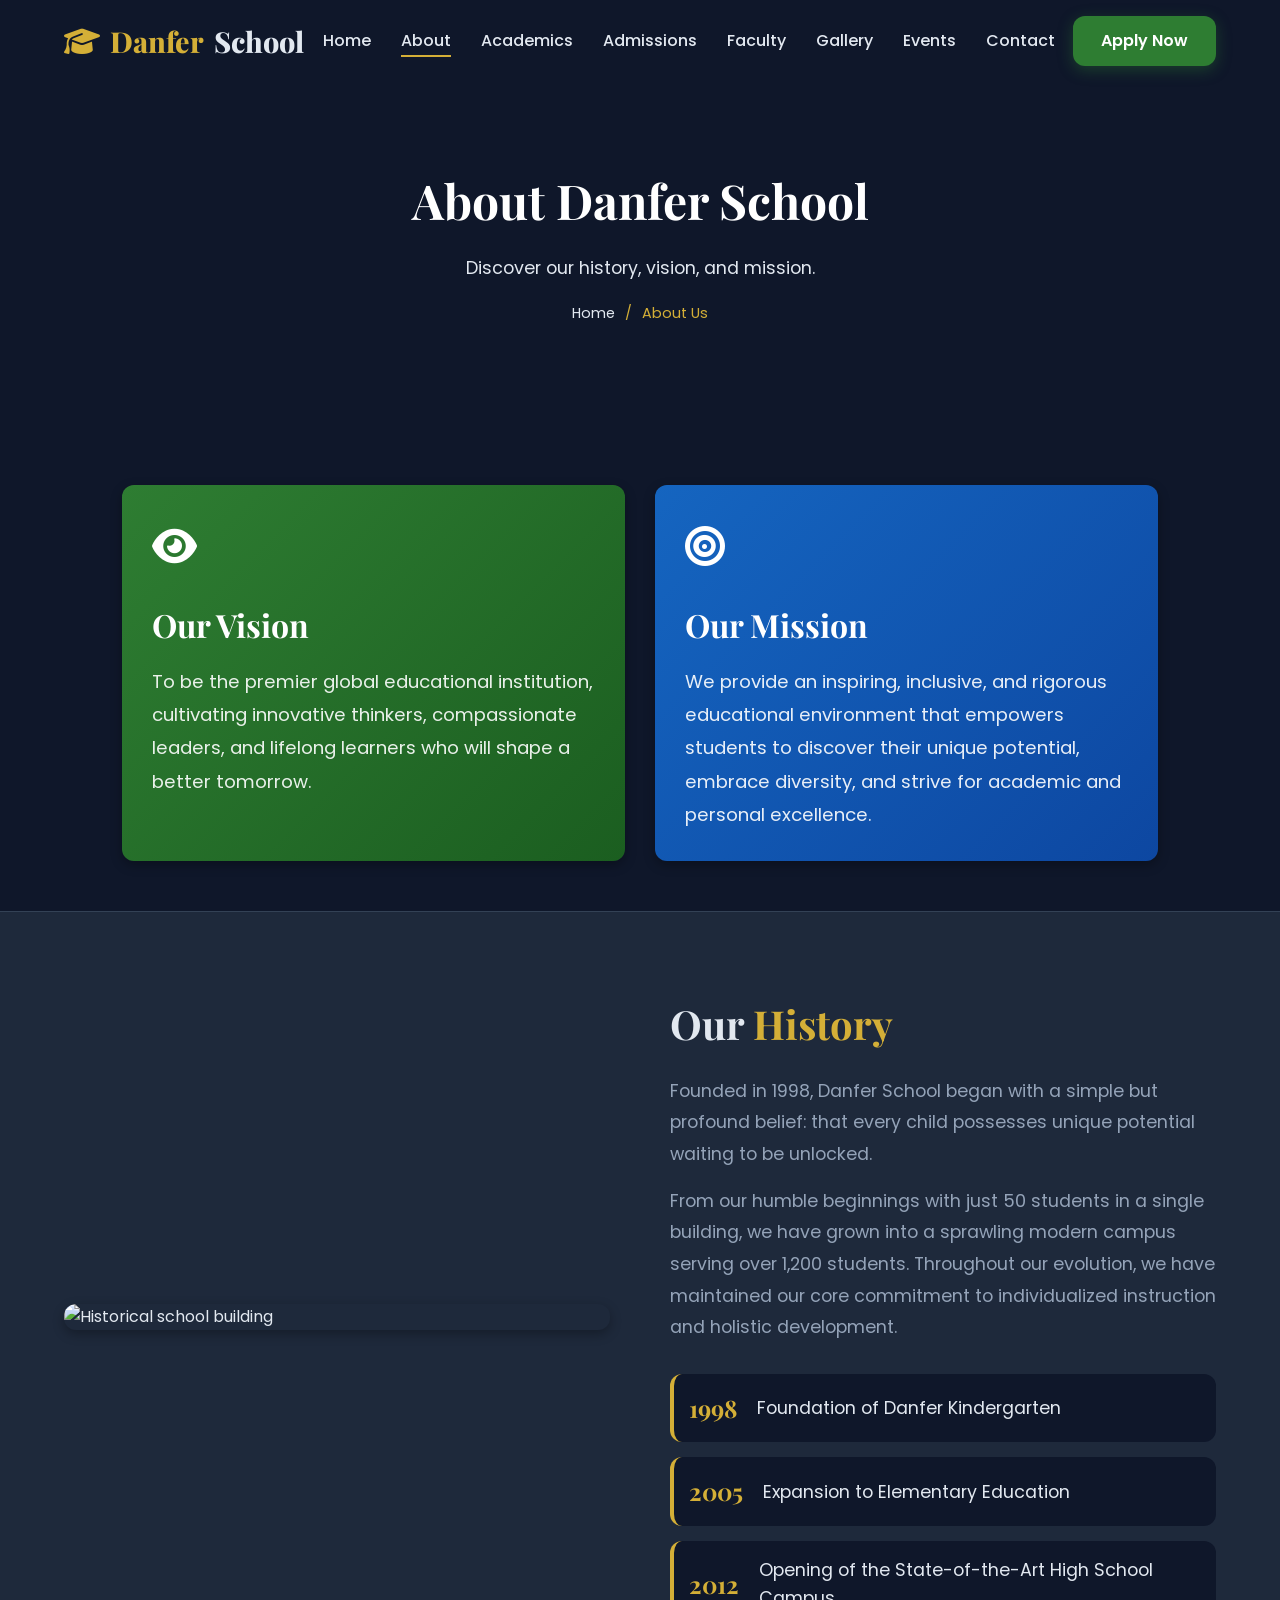
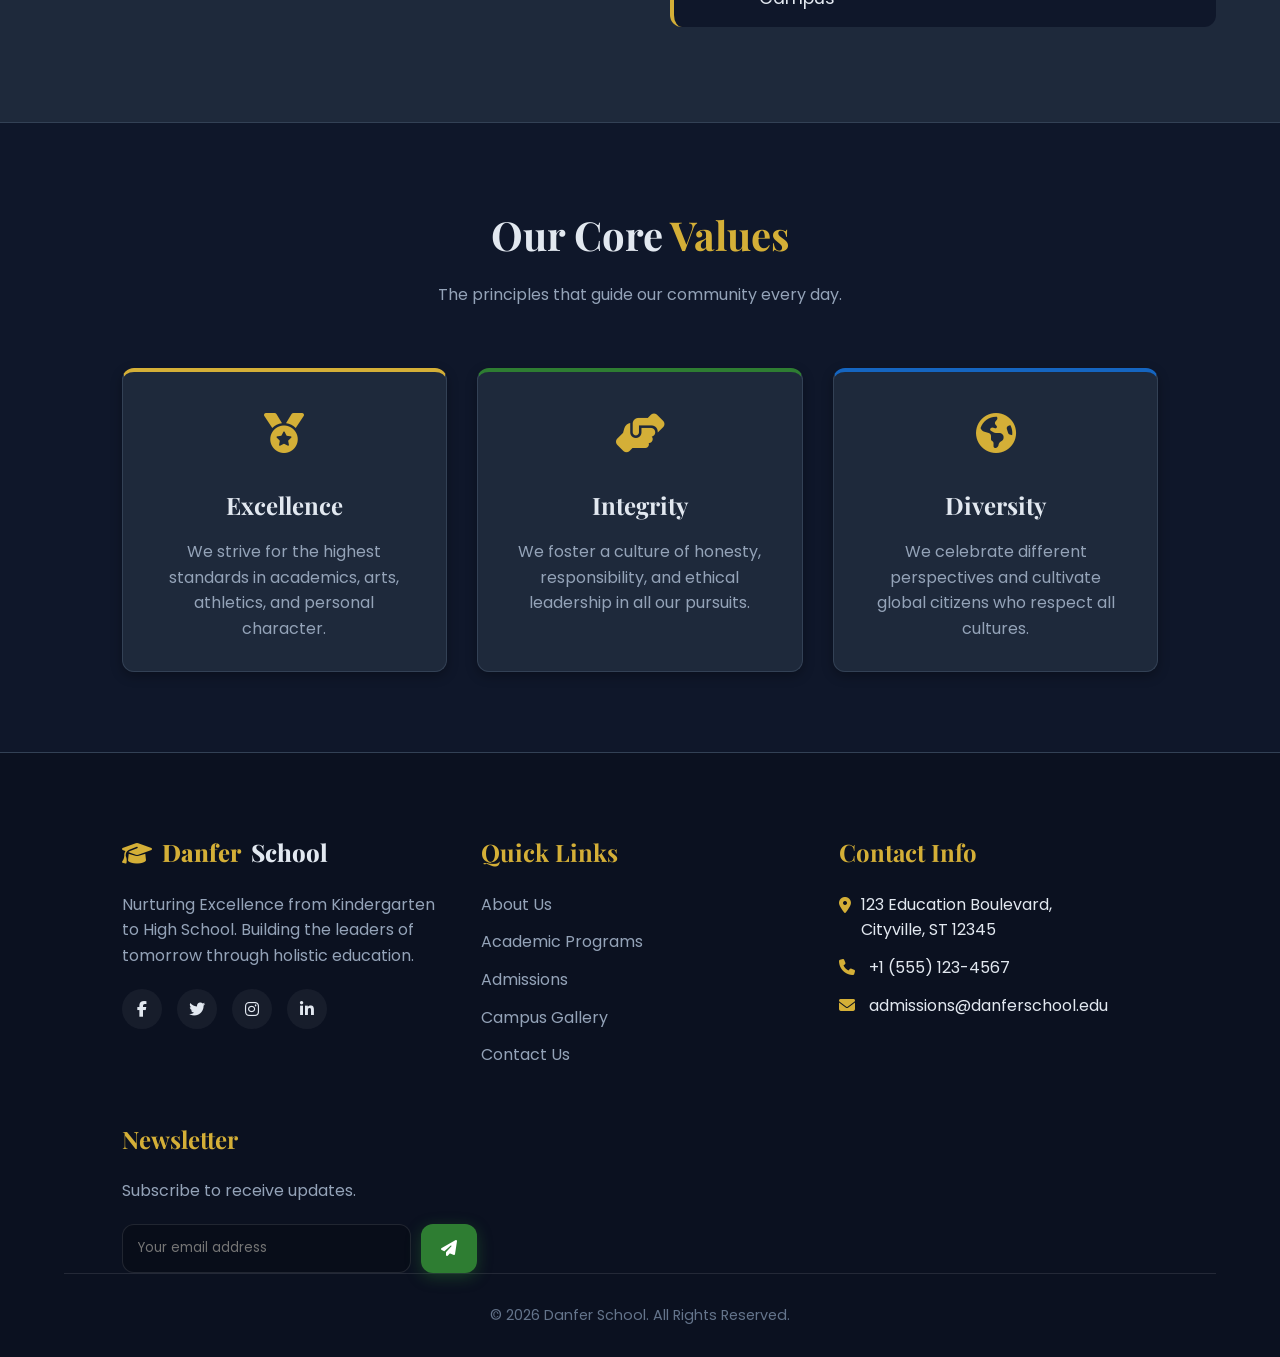
==== about.html @ a7c1ec41 "Initialize Danfer School website project" ====
<!DOCTYPE html>
<html lang="en">
<head>
  <meta charset="UTF-8">
  <meta name="viewport" content="width=device-width, initial-scale=1.0">
  <title>About Us | Danfer School</title>
  
  <link rel="stylesheet" href="https://cdnjs.cloudflare.com/ajax/libs/font-awesome/6.4.0/css/all.min.css">
  <link rel="stylesheet" href="css/styles.css">
</head>
<body>
  <!-- Preloader -->
  <div id="preloader"><div class="spinner"></div></div>

  <!-- Header -->
  <header>
    <a href="index.html" class="logo"><i class="fa-solid fa-graduation-cap"></i>Danfer<span>School</span></a>
    <nav>
      <ul class="nav-links">
        <li><a href="index.html">Home</a></li>
        <li><a href="about.html">About</a></li>
        <li><a href="academics.html">Academics</a></li>
        <li><a href="admissions.html">Admissions</a></li>
        <li><a href="faculty.html">Faculty</a></li>
        <li><a href="gallery.html">Gallery</a></li>
        <li><a href="events.html">Events</a></li>
        <li><a href="contact.html">Contact</a></li>
      </ul>
    </nav>
    <div class="nav-actions">
      <a href="admissions.html" class="btn btn-primary">Apply Now</a>
    </div>
    <button id="menuToggle" class="menu-toggle"><i class="fa-solid fa-bars"></i></button>
  </header>

  <!-- Mobile Menu -->
  <div id="mobileMenu" class="mobile-menu">
    <button id="closeMenu" class="close-menu"><i class="fa-solid fa-xmark"></i></button>
    <ul>
      <li><a href="index.html">Home</a></li>
      <li><a href="about.html">About</a></li>
      <li><a href="academics.html">Academics</a></li>
      <li><a href="admissions.html">Admissions</a></li>
      <li><a href="faculty.html">Faculty</a></li>
      <li><a href="gallery.html">Gallery</a></li>
      <li><a href="events.html">Events</a></li>
      <li><a href="contact.html">Contact</a></li>
    </ul>
  </div>

  <!-- Page Header -->
  <div class="page-header" style="background: linear-gradient(rgba(15,23,42,0.8), rgba(15,23,42,0.9)), url('https://images.unsplash.com/photo-1541829070764-84a7d30dd3f3?auto=format&fit=crop&q=80&w=1920') center/cover;">
    <h1 class="reveal">About Danfer School</h1>
    <p class="reveal stagger-1">Discover our history, vision, and mission.</p>
    <div class="breadcrumbs reveal stagger-2">
      <a href="index.html">Home</a> / <span>About Us</span>
    </div>
  </div>

  <!-- Vision & Mission -->
  <section class="vision-mission" style="padding-bottom: 50px;">
    <div class="card-grid">
      <div class="card reveal stagger-1" style="background: linear-gradient(135deg, var(--primary-green), #1b5e20); color: white; border: none;">
        <div class="card-icon" style="color: white;"><i class="fa-solid fa-eye"></i></div>
        <h3 class="card-title" style="color: white; font-size: 2rem;">Our Vision</h3>
        <p style="color: rgba(255,255,255,0.9); font-size: 1.15rem; line-height: 1.8;">To be the premier global educational institution, cultivating innovative thinkers, compassionate leaders, and lifelong learners who will shape a better tomorrow.</p>
      </div>
      
      <div class="card reveal stagger-2" style="background: linear-gradient(135deg, var(--primary-blue), #0d47a1); color: white; border: none;">
        <div class="card-icon" style="color: white;"><i class="fa-solid fa-bullseye"></i></div>
        <h3 class="card-title" style="color: white; font-size: 2rem;">Our Mission</h3>
        <p style="color: rgba(255,255,255,0.9); font-size: 1.15rem; line-height: 1.8;">We provide an inspiring, inclusive, and rigorous educational environment that empowers students to discover their unique potential, embrace diversity, and strive for academic and personal excellence.</p>
      </div>
    </div>
  </section>

  <!-- History -->
  <section style="background-color: var(--bg-card); border-top: 1px solid var(--border-color); border-bottom: 1px solid var(--border-color);">
    <div style="display: flex; flex-wrap: wrap; gap: 60px; align-items: center;">
      <div style="flex: 1; min-width: 300px;" class="reveal">
        <img src="https://images.unsplash.com/photo-1523050854058-8df90110c9f1?auto=format&fit=crop&q=80&w=800" alt="Historical school building" style="border-radius: var(--radius); box-shadow: var(--shadow-soft);">
      </div>
      <div style="flex: 1; min-width: 300px;" class="reveal stagger-1">
        <h2 style="font-size: 2.5rem; margin-bottom: 20px; font-family: 'Playfair Display', serif; color: var(--text-main);">Our <span style="color: var(--primary-gold);">History</span></h2>
        <p style="color: var(--text-muted); margin-bottom: 15px; font-size: 1.1rem; line-height: 1.8;">Founded in 1998, Danfer School began with a simple but profound belief: that every child possesses unique potential waiting to be unlocked.</p>
        <p style="color: var(--text-muted); margin-bottom: 30px; font-size: 1.1rem; line-height: 1.8;">From our humble beginnings with just 50 students in a single building, we have grown into a sprawling modern campus serving over 1,200 students. Throughout our evolution, we have maintained our core commitment to individualized instruction and holistic development.</p>
        
        <ul style="list-style: none;">
          <li style="margin-bottom: 15px; display: flex; align-items: center; gap: 20px; background-color: var(--bg-main); padding: 15px; border-radius: var(--radius); border-left: 4px solid var(--primary-gold);">
            <div style="font-family: 'Playfair Display', serif; font-size: 1.5rem; color: var(--primary-gold); font-weight: bold;">1998</div>
            <span style="font-size: 1.1rem; color: var(--text-main);">Foundation of Danfer Kindergarten</span>
          </li>
          <li style="margin-bottom: 15px; display: flex; align-items: center; gap: 20px; background-color: var(--bg-main); padding: 15px; border-radius: var(--radius); border-left: 4px solid var(--primary-gold);">
            <div style="font-family: 'Playfair Display', serif; font-size: 1.5rem; color: var(--primary-gold); font-weight: bold;">2005</div>
            <span style="font-size: 1.1rem; color: var(--text-main);">Expansion to Elementary Education</span>
          </li>
          <li style="margin-bottom: 15px; display: flex; align-items: center; gap: 20px; background-color: var(--bg-main); padding: 15px; border-radius: var(--radius); border-left: 4px solid var(--primary-gold);">
            <div style="font-family: 'Playfair Display', serif; font-size: 1.5rem; color: var(--primary-gold); font-weight: bold;">2012</div>
            <span style="font-size: 1.1rem; color: var(--text-main);">Opening of the State-of-the-Art High School Campus</span>
          </li>
        </ul>
      </div>
    </div>
  </section>

  <!-- Core Values -->
  <section class="core-values">
    <div class="section-title reveal">
      <h2>Our Core <span>Values</span></h2>
      <p>The principles that guide our community every day.</p>
    </div>
    
    <div class="card-grid">
      <div class="card reveal stagger-1" style="text-align: center; border-top: 4px solid var(--primary-gold);">
        <div class="card-icon"><i class="fa-solid fa-medal"></i></div>
        <h3 class="card-title">Excellence</h3>
        <p>We strive for the highest standards in academics, arts, athletics, and personal character.</p>
      </div>
      <div class="card reveal stagger-2" style="text-align: center; border-top: 4px solid var(--primary-green);">
        <div class="card-icon"><i class="fa-solid fa-handshake-angle"></i></div>
        <h3 class="card-title">Integrity</h3>
        <p>We foster a culture of honesty, responsibility, and ethical leadership in all our pursuits.</p>
      </div>
      <div class="card reveal stagger-3" style="text-align: center; border-top: 4px solid var(--primary-blue);">
        <div class="card-icon"><i class="fa-solid fa-earth-americas"></i></div>
        <h3 class="card-title">Diversity</h3>
        <p>We celebrate different perspectives and cultivate global citizens who respect all cultures.</p>
      </div>
    </div>
  </section>

  <!-- Footer -->
  <footer>
    <div class="footer-grid">
      <div class="footer-col">
        <a href="index.html" class="logo" style="margin-bottom:20px; font-size:1.5rem;"><i class="fa-solid fa-graduation-cap"></i>Danfer<span>School</span></a>
        <p>Nurturing Excellence from Kindergarten to High School. Building the leaders of tomorrow through holistic education.</p>
        <div class="social-icons">
          <a href="#"><i class="fa-brands fa-facebook-f"></i></a>
          <a href="#"><i class="fa-brands fa-twitter"></i></a>
          <a href="#"><i class="fa-brands fa-instagram"></i></a>
          <a href="#"><i class="fa-brands fa-linkedin-in"></i></a>
        </div>
      </div>
      <div class="footer-col">
        <h3>Quick Links</h3>
        <ul>
          <li><a href="about.html">About Us</a></li>
          <li><a href="academics.html">Academic Programs</a></li>
          <li><a href="admissions.html">Admissions</a></li>
          <li><a href="gallery.html">Campus Gallery</a></li>
          <li><a href="contact.html">Contact Us</a></li>
        </ul>
      </div>
      <div class="footer-col">
        <h3>Contact Info</h3>
        <ul>
          <li style="display:flex; gap:10px;"><i class="fa-solid fa-location-dot" style="color:var(--primary-gold); margin-top:5px;"></i> <span>123 Education Boulevard,<br>Cityville, ST 12345</span></li>
          <li><i class="fa-solid fa-phone" style="margin-right:10px; color:var(--primary-gold);"></i> +1 (555) 123-4567</li>
          <li><i class="fa-solid fa-envelope" style="margin-right:10px; color:var(--primary-gold);"></i> admissions@danferschool.edu</li>
        </ul>
      </div>
      <div class="footer-col">
        <h3>Newsletter</h3>
        <p>Subscribe to receive updates.</p>
        <form class="newsletter-form">
          <input type="email" placeholder="Your email address" required>
          <button type="submit" class="btn btn-primary" style="padding:12px 20px;"><i class="fa-solid fa-paper-plane"></i></button>
        </form>
      </div>
    </div>
    <div class="footer-bottom">
      <p>&copy; 2026 Danfer School. All Rights Reserved.</p>
    </div>
  </footer>

  <button id="backToTop" class="back-to-top" aria-label="Back to Top"><i class="fa-solid fa-arrow-up"></i></button>
  <script src="js/script.js"></script>
</body>
</html>
---- css/styles.css ----
@import url('https://fonts.googleapis.com/css2?family=Playfair+Display:ital,wght@0,400..900;1,400..900&family=Poppins:ital,wght@0,100;0,200;0,300;0,400;0,500;0,600;0,700;0,800;0,900;1,100;1,200;1,300;1,400;1,500;1,600;1,700;1,800;1,900&display=swap');

:root {
  --primary-green: #2e7d32;
  --primary-red: #c62828;
  --primary-blue: #1565c0;
  --primary-gold: #d4af37;

  --bg-main: #0f172a;
  --bg-card: #1e293b;
  --bg-light: #f8fafc;

  --text-main: #e2e8f0;
  --text-muted: #94a3b8;
  --text-dark: #0f172a;

  --accent-green: #4caf50;
  --accent-gold: #facc15;

  --border-color: #334155;
  --shadow-soft: 0 4px 12px rgba(0, 0, 0, 0.3);

  --btn-primary: var(--primary-green);
  --btn-secondary: var(--primary-blue);
  --btn-danger: var(--primary-red);
  --btn-text: #ffffff;

  --radius: 12px;
  --transition: 0.3s ease;
}

[data-theme="light"] {
  --bg-main: #f8fafc;
  --bg-card: #ffffff;
  --bg-light: #e2e8f0;

  --text-main: #0f172a;
  --text-muted: #64748b;
  --text-dark: #f8fafc;
  
  --border-color: #cbd5e1;
  --shadow-soft: 0 4px 12px rgba(0, 0, 0, 0.05);
}

* {
  margin: 0;
  padding: 0;
  box-sizing: border-box;
}

body {
  --header-height: 82px;
  font-family: 'Poppins', sans-serif;
  background-color: var(--bg-main);
  color: var(--text-main);
  line-height: 1.6;
  overflow-x: hidden;
  padding-top: var(--header-height);
  transition: background-color var(--transition), color var(--transition);
}

header {
  height: var(--header-height);
}

@media (max-width: 768px) {
  body { --header-height: 76px; padding-top: var(--header-height); }
}

@media (max-width: 480px) {
  body { --header-height: 72px; padding-top: var(--header-height); }
}

h1, h2, h3, h4, h5, h6 {
  font-family: 'Playfair Display', serif;
  font-weight: 700;
  color: var(--text-main);
}
[data-theme="light"] h1, [data-theme="light"] h2, [data-theme="light"] h3, [data-theme="light"] h4, [data-theme="light"] h5, [data-theme="light"] h6 {
  color: var(--text-main);
}

a {
  text-decoration: none;
  color: inherit;
  transition: color var(--transition);
}

ul {
  list-style: none;
}

img {
  max-width: 100%;
  height: auto;
  display: block;
}

/* Preloader */
#preloader {
  position: fixed;
  top: 0;
  left: 0;
  width: 100%;
  height: 100%;
  background-color: var(--bg-main);
  z-index: 9999;
  display: flex;
  justify-content: center;
  align-items: center;
  transition: opacity 0.5s ease, visibility 0.5s ease;
}

#preloader.fade-out {
  opacity: 0;
  visibility: hidden;
}

.spinner {
  width: 50px;
  height: 50px;
  border: 5px solid var(--border-color);
  border-top-color: var(--primary-gold);
  border-radius: 50%;
  animation: spin 1s linear infinite;
}

@keyframes spin {
  to { transform: rotate(360deg); }
}

/* Navbar */
header {
  position: fixed;
  top: 0;
  left: 0;
  width: 100%;
  z-index: 1000;
  padding: 20px 5%;
  display: flex;
  justify-content: space-between;
  align-items: center;
  transition: padding var(--transition), background var(--transition), backdrop-filter var(--transition);
}

header.scrolled {
  padding: 10px 5%;
  background: rgba(15, 23, 42, 0.85);
  backdrop-filter: blur(10px);
  -webkit-backdrop-filter: blur(10px);
  border-bottom: 1px solid var(--border-color);
}
[data-theme="light"] header.scrolled {
  background: rgba(248, 250, 252, 0.85);
}

.logo {
  font-family: 'Playfair Display', serif;
  font-size: 1.8rem;
  font-weight: 800;
  color: var(--primary-gold);
  display: flex;
  align-items: center;
  gap: 10px;
}
.logo span {
  color: var(--text-main);
}

.nav-links {
  display: flex;
  align-items: center;
  gap: 30px;
}

.nav-links li a {
  font-weight: 500;
  font-size: 1rem;
  position: relative;
  padding: 5px 0;
}

.nav-links li a::after {
  content: '';
  position: absolute;
  bottom: 0;
  left: 0;
  width: 0;
  height: 2px;
  background-color: var(--primary-gold);
  transition: width var(--transition);
}

.nav-links li a:hover::after,
.nav-links li a.active::after {
  width: 100%;
}

.nav-actions {
  display: flex;
  align-items: center;
  gap: 15px;
}

.btn {
  display: inline-block;
  padding: 12px 28px;
  border-radius: var(--radius);
  font-weight: 600;
  cursor: pointer;
  text-align: center;
  transition: transform var(--transition), background var(--transition), box-shadow var(--transition);
  border: none;
  font-family: 'Poppins', sans-serif;
  font-size: 1rem;
  text-decoration: none;
}

.btn-primary {
  background-color: var(--btn-primary);
  color: var(--btn-text);
  box-shadow: 0 4px 15px rgba(46, 125, 50, 0.4);
}

.btn-primary:hover {
  transform: translateY(-3px);
  background-color: #388e3c;
  box-shadow: 0 6px 20px rgba(46, 125, 50, 0.6);
  color: #fff;
}

.btn-secondary {
  background-color: transparent;
  color: var(--text-main);
  border: 2px solid var(--primary-gold);
}

.btn-secondary:hover {
  background-color: var(--primary-gold);
  color: var(--bg-main);
  transform: translateY(-3px);
}

/* Theme Toggle */
.theme-toggle {
  background: none;
  border: none;
  color: var(--text-main);
  font-size: 1.2rem;
  cursor: pointer;
  width: 40px;
  height: 40px;
  border-radius: 50%;
  display: flex;
  align-items: center;
  justify-content: center;
  background-color: var(--bg-card);
  transition: background var(--transition), transform var(--transition);
  box-shadow: var(--shadow-soft);
}

.theme-toggle:hover {
  transform: scale(1.1);
  background-color: var(--border-color);
}

/* Mobile Menu Toggle */
.menu-toggle {
  display: none;
  background: none;
  border: none;
  color: var(--text-main);
  font-size: 1.8rem;
  cursor: pointer;
}

.skip-link {
  position: absolute;
  top: -40px;
  left: 0;
  background: var(--primary-gold);
  color: var(--bg-main);
  padding: 10px 16px;
  z-index: 1100;
  transition: top 0.2s ease;
  border-radius: 0 0 8px 0;
  font-weight: 700;
}

.skip-link:focus {
  top: 0;
}

:focus-visible,
button:focus-visible,
a:focus-visible,
input:focus-visible,
textarea:focus-visible,
select:focus-visible {
  outline: 3px solid var(--primary-gold);
  outline-offset: 2px;
}

@media (prefers-reduced-motion: reduce) {
  * {
    animation-duration: 0.01ms !important;
    animation-iteration-count: 1 !important;
    transition-duration: 0.01ms !important;
    scroll-behavior: auto !important;
  }
}

/* Layout Utilities */
section, .page-header {
  padding: 80px 5%;
}

.container-max {
  max-width: 1200px;
  margin: 0 auto;
  width: 100%;
}

.section-title {
  text-align: center;
  margin-bottom: 60px;
}

.section-title h2 {
  font-size: 2.5rem;
  margin-bottom: 15px;
}

.section-title h2 span {
  color: var(--primary-gold);
}

.section-title p {
  color: var(--text-muted);
  max-width: 600px;
  margin: 0 auto;
}

/* Cards Shared Styles */
.card-grid, .footer-grid, .faculty-grid, .gallery-grid, .programs-grid, .bento-grid, .events-container, .contact-container, .admissions-container {
  max-width: 1200px;
  margin-left: auto;
  margin-right: auto;
}

.card-grid {
  display: grid;
  grid-template-columns: repeat(auto-fit, minmax(300px, 1fr));
  gap: 30px;
}

.card {
  background-color: var(--bg-card);
  border-radius: var(--radius);
  padding: 30px;
  border: 1px solid var(--border-color);
  box-shadow: var(--shadow-soft);
  transition: transform var(--transition), box-shadow var(--transition), border-color var(--transition);
  position: relative;
  overflow: hidden;
  display: flex;
  flex-direction: column;
}

.card:hover {
  transform: translateY(-10px);
  box-shadow: 0 10px 25px rgba(0, 0, 0, 0.5);
  border-color: var(--primary-gold);
}
[data-theme="light"] .card:hover {
  box-shadow: 0 10px 25px rgba(0, 0, 0, 0.1);
}

.card-icon {
  font-size: 2.5rem;
  color: var(--primary-gold);
  margin-bottom: 20px;
}

.card-title {
  font-size: 1.5rem;
  margin-bottom: 15px;
  color: var(--text-main);
}

.card p {
  color: var(--text-muted);
  flex-grow: 1;
}

.card-img {
  width: 100%;
  height: 220px;
  object-fit: cover;
  border-radius: var(--radius) var(--radius) 0 0;
  margin: -30px -30px 20px -30px;
  width: calc(100% + 60px);
}

/* Footer */
footer {
  background-color: #0b1120;
  padding: 80px 5% 30px;
  border-top: 1px solid var(--border-color);
  color: #e2e8f0;
}
[data-theme="light"] footer {
  background-color: #0f172a;
  color: #f8fafc;
}

.footer-grid {
  display: grid;
  grid-template-columns: repeat(auto-fit, minmax(250px, 1fr));
  gap: 40px;
  margin-bottom: 40px;
}

.footer-col h3 {
  font-size: 1.5rem;
  color: var(--primary-gold);
  margin-bottom: 20px;
}

.footer-col p {
  color: #94a3b8;
  margin-bottom: 15px;
}

.footer-col ul li {
  margin-bottom: 12px;
}

.footer-col ul li a {
  color: #94a3b8;
  transition: color var(--transition), padding-left var(--transition);
}

.footer-col ul li a:hover {
  color: var(--primary-gold);
  padding-left: 5px;
}

.social-icons {
  display: flex;
  gap: 15px;
  margin-top: 20px;
}

.social-icons a {
  display: flex;
  align-items: center;
  justify-content: center;
  width: 40px;
  height: 40px;
  background-color: rgba(255,255,255,0.05);
  border-radius: 50%;
  color: #e2e8f0;
  transition: background var(--transition), transform var(--transition);
}

.social-icons a:hover {
  background-color: var(--primary-gold);
  transform: translateY(-3px);
  color: #0f172a;
}

.newsletter-form {
  display: flex;
  gap: 10px;
  margin-top: 20px;
}

.newsletter-form input {
  flex: 1;
  padding: 12px 15px;
  border-radius: var(--radius);
  border: 1px solid rgba(255,255,255,0.1);
  background-color: rgba(0,0,0,0.2);
  color: #e2e8f0;
  outline: none;
  font-family: 'Poppins', sans-serif;
}

.newsletter-form input:focus {
  border-color: var(--primary-gold);
}

.footer-bottom {
  text-align: center;
  padding-top: 30px;
  border-top: 1px solid rgba(255,255,255,0.1);
  color: #64748b;
  font-size: 0.9rem;
}

/* Animations - Reveal */
.reveal {
  opacity: 0;
  transform: translateY(50px);
  transition: all 0.8s ease;
}

.reveal.active {
  opacity: 1;
  transform: translateY(0);
}

.stagger-1 { transition-delay: 0.1s; }
.stagger-2 { transition-delay: 0.2s; }
.stagger-3 { transition-delay: 0.3s; }
.stagger-4 { transition-delay: 0.4s; }

/* Mobile Menu Styles */
.mobile-menu {
  position: fixed;
  top: 0;
  right: -100%;
  width: 100%;
  height: 100vh;
  background-color: var(--bg-main);
  z-index: 1200;
  display: flex;
  flex-direction: column;
  justify-content: center;
  align-items: center;
  transition: right 0.4s cubic-bezier(0.77, 0, 0.175, 1);
}

.mobile-overlay {
  position: fixed;
  inset: 0;
  background: rgba(0,0,0,0.5);
  opacity: 0;
  visibility: hidden;
  transition: opacity var(--transition);
  z-index: 1150;
}

.mobile-overlay.open {
  opacity: 1;
  visibility: visible;
}

.mobile-menu.open {
  right: 0;
}

.mobile-menu ul {
  text-align: center;
  margin-bottom: 40px;
}

.mobile-menu ul li {
  margin: 25px 0;
}

.mobile-menu ul li a {
  font-size: 1.8rem;
  font-family: 'Playfair Display', serif;
  color: var(--text-main);
  transition: color var(--transition);
}

.mobile-menu ul li a:hover {
  color: var(--primary-gold);
}

.close-menu {
  position: absolute;
  top: 30px;
  right: 5%;
  background: none;
  border: none;
  color: var(--text-main);
  font-size: 2.5rem;
  cursor: pointer;
}

/* Back to top */
.back-to-top {
  position: fixed;
  bottom: 30px;
  right: 30px;
  width: 50px;
  height: 50px;
  background-color: var(--primary-gold);
  color: #0f172a;
  border-radius: 50%;
  display: flex;
  align-items: center;
  justify-content: center;
  font-size: 1.2rem;
  cursor: pointer;
  opacity: 0;
  visibility: hidden;
  transition: all var(--transition);
  z-index: 900;
  border: none;
  box-shadow: var(--shadow-soft);
}

.back-to-top.show {
  opacity: 1;
  visibility: visible;
}

.back-to-top:hover {
  transform: translateY(-5px);
  background-color: #eab308;
}

/* Page Header Shared */
.page-header {
  padding-top: 150px;
  padding-bottom: 80px;
  background: linear-gradient(rgba(15,23,42,0.8), rgba(15,23,42,0.9)), url('../assets/images/placeholder.jpg') center/cover;
  text-align: center;
  position: relative;
}

.hero-modern {
  padding-top: 160px;
  padding-bottom: 80px;
  position: relative;
  z-index: 1;
}

.announcement-banner {
  position: relative;
  z-index: 2;
  margin-top: 8px;
}

header {
  z-index: 1101;
}
[data-theme="light"] .page-header {
  background: linear-gradient(rgba(46, 125, 50, 0.85), rgba(46, 125, 50, 0.9)), url('../assets/images/placeholder.jpg') center/cover;
}

.page-header h1 {
  font-size: 3.5rem;
  margin-bottom: 15px;
  color: #ffffff;
}

.page-header p {
  font-size: 1.1rem;
  color: #e2e8f0;
  max-width: 600px;
  margin: 0 auto;
}

/* Breadcrumbs */
.breadcrumbs {
  margin-top: 20px;
  display: flex;
  justify-content: center;
  gap: 10px;
  color: var(--primary-gold);
  font-size: 0.9rem;
}

.breadcrumbs a {
  color: #e2e8f0;
}
.breadcrumbs a:hover {
  text-decoration: underline;
}

/* Responsive */
@media (max-width: 1099px) {
  .nav-links, .nav-actions .btn {
    display: none;
  }
  
  .menu-toggle {
    display: block;
  }

  .nav-actions {
    gap: 10px;
  }
}

@media (max-width: 768px) {
  .section-title h2 {
    font-size: 2rem;
  }
  
  .page-header h1 {
    font-size: 2.5rem;
  }
  
  .card-grid {
    grid-template-columns: 1fr;
  }
  
  section {
    padding: 60px 5%;
  }
}

/* Precise Breakpoints & Responsive Architecture */
html, body {
  overflow-x: hidden;
  min-width: 320px;
}

header {
  width: 100%;
  padding: 15px 5%;
}

section, .page-header {
  padding: 80px 5%;
}

.container-max {
  max-width: 1200px;
  margin: 0 auto;
  width: 100%;
}

.section-title {
  text-align: center;
  margin-bottom: 60px;
}

@media (max-width: 1280px) {
  .container, .card-grid, .footer-grid, .faculty-grid, .gallery-grid, .programs-grid, .bento-grid, .events-container, .contact-container, .admissions-container {
    padding-left: 5%;
    padding-right: 5%;
    max-width: 1200px;
    margin: 0 auto;
  }

  .page-header h1 {
    font-size: 3rem;
  }
}

@media (max-width: 1024px) {
  .section-title h2 { font-size: 2.3rem; }
  .nav-links { gap: 15px; }
  .bento-grid { grid-template-columns: repeat(2, 1fr); }
}

@media (max-width: 768px) {
  .nav-links, .nav-actions { display: none; }
  .menu-toggle { display: block; }

  section, .page-header {
    padding: 40px 5% !important;
  }

  .hero-modern {
    padding-top: 120px !important;
  }

  .page-header h1 { font-size: 2.2rem !important; }
  .section-title h2 { font-size: 2rem !important; }
  .section-title { margin-bottom: 30px; }

  .card-grid, .footer-grid, .faculty-grid, .gallery-grid, .programs-grid, .bento-grid {
    grid-template-columns: 1fr !important;
    gap: 20px !important;
  }

  .bento-large, .bento-wide, .bento-square {
    grid-column: span 1 !important;
    grid-row: span 1 !important;
    min-height: 220px !important;
  }

  .card-img, .faculty-img, .news-img, .program-image {
    height: auto !important;
    width: 100% !important;
    max-width: 100% !important;
    margin: 0 !important;
  }

  .program-section, .info-item, .event-card, .notice-banner {
    flex-direction: column !important;
    align-items: flex-start !important;
  }
  .program-section:nth-child(even) {
    flex-direction: column !important;
  }

  .admissions-info, .admissions-form-wrapper, .contact-info, .contact-form-wrapper, .upcoming-events, .latest-news {
    width: 100% !important;
    min-width: 100% !important;
  }

  .btn {
    width: 100% !important;
    display: block !important;
    text-align: center !important;
    margin-bottom: 15px;
  }

  .hero-btns {
    display: flex;
    flex-direction: column;
    width: 100%;
    gap: 12px;
  }

  .search-filter-section { flex-direction: column; align-items: stretch; }
  .search-box { max-width: 100%; margin-bottom: 10px; }
  .gallery-filters { overflow-x: auto; white-space: nowrap; padding-bottom: 10px; justify-content: flex-start; }
}

@media (max-width: 480px) {
  section, .page-header {
    padding: 30px 5% !important;
  }

  .logo { font-size: 1.5rem; }
  .hero-title { font-size: 2rem !important; }
  .section-title h2 { font-size: 1.8rem !important; }
  .page-header p { font-size: 0.95rem; }

  .event-date {
    padding: 15px !important;
    min-width: unset !important;
    width: 100% !important;
    flex-direction: row !important;
    justify-content: space-between !important;
  }
}
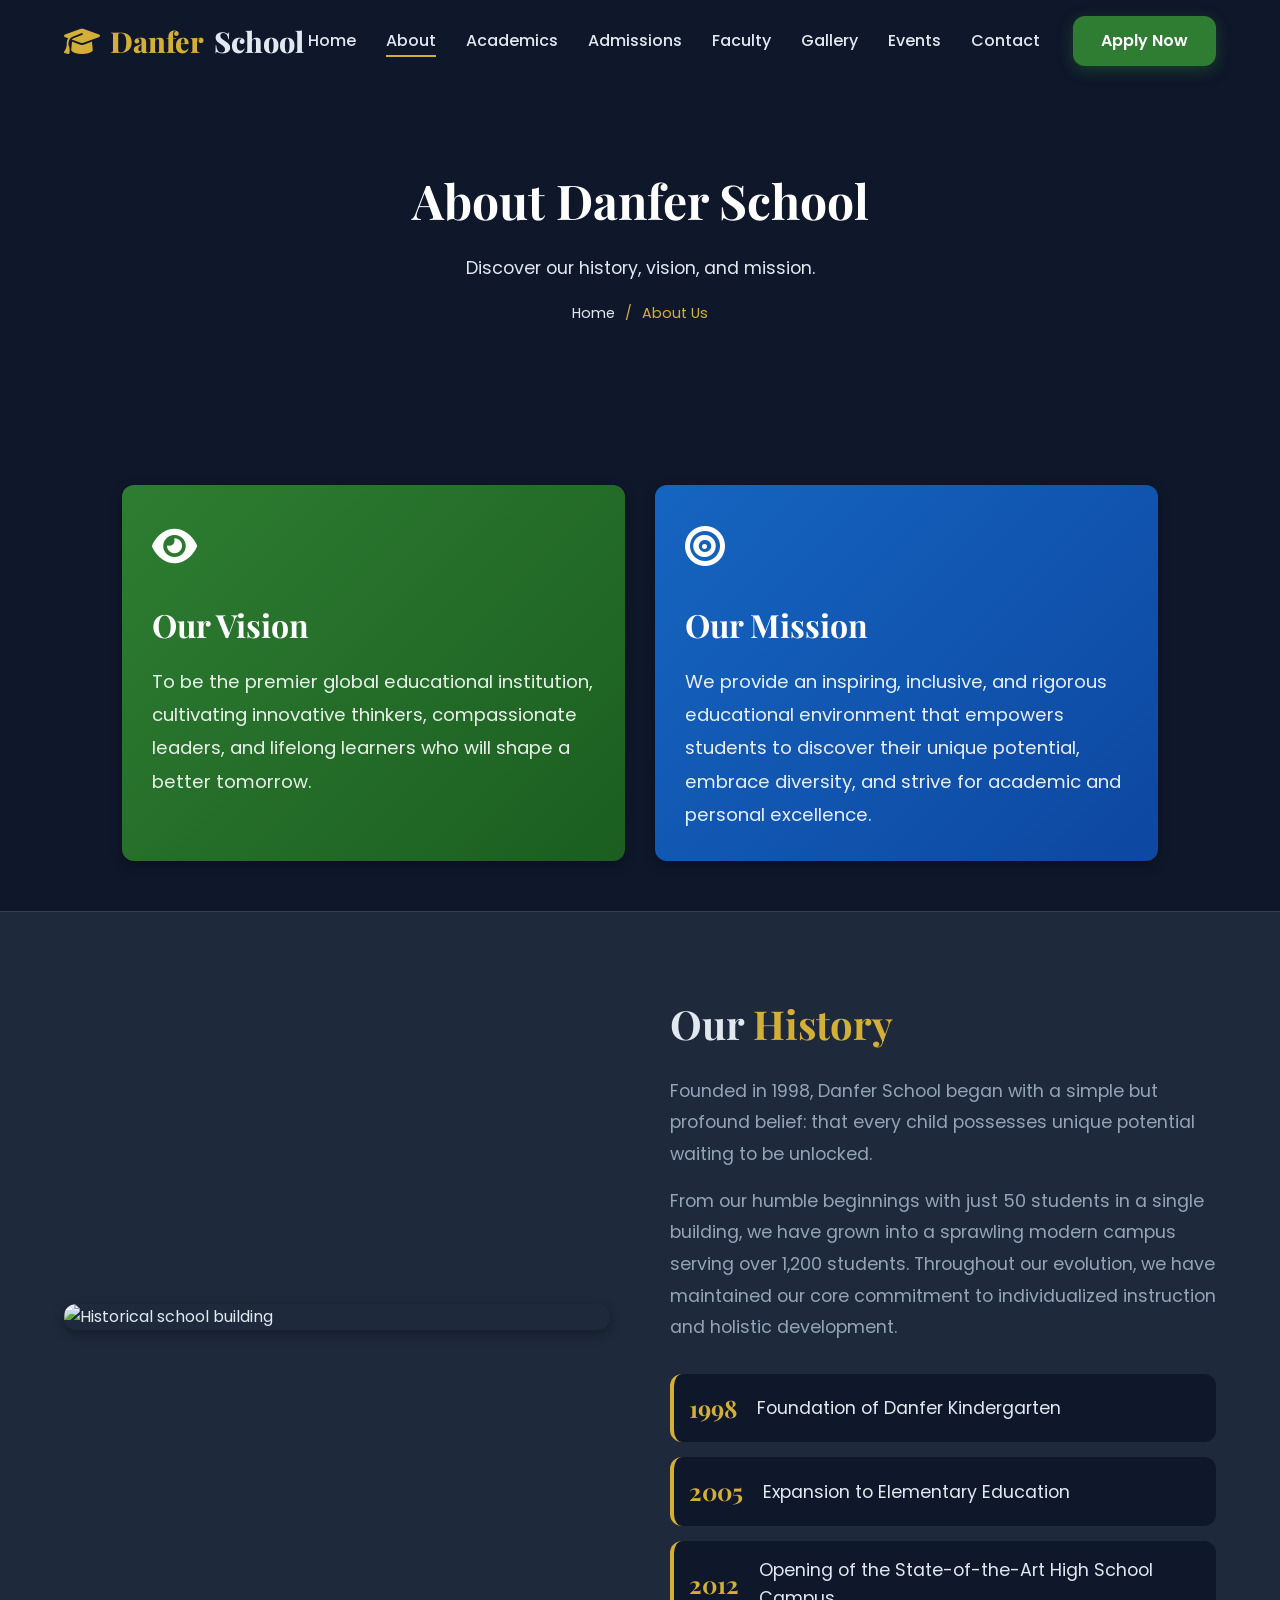
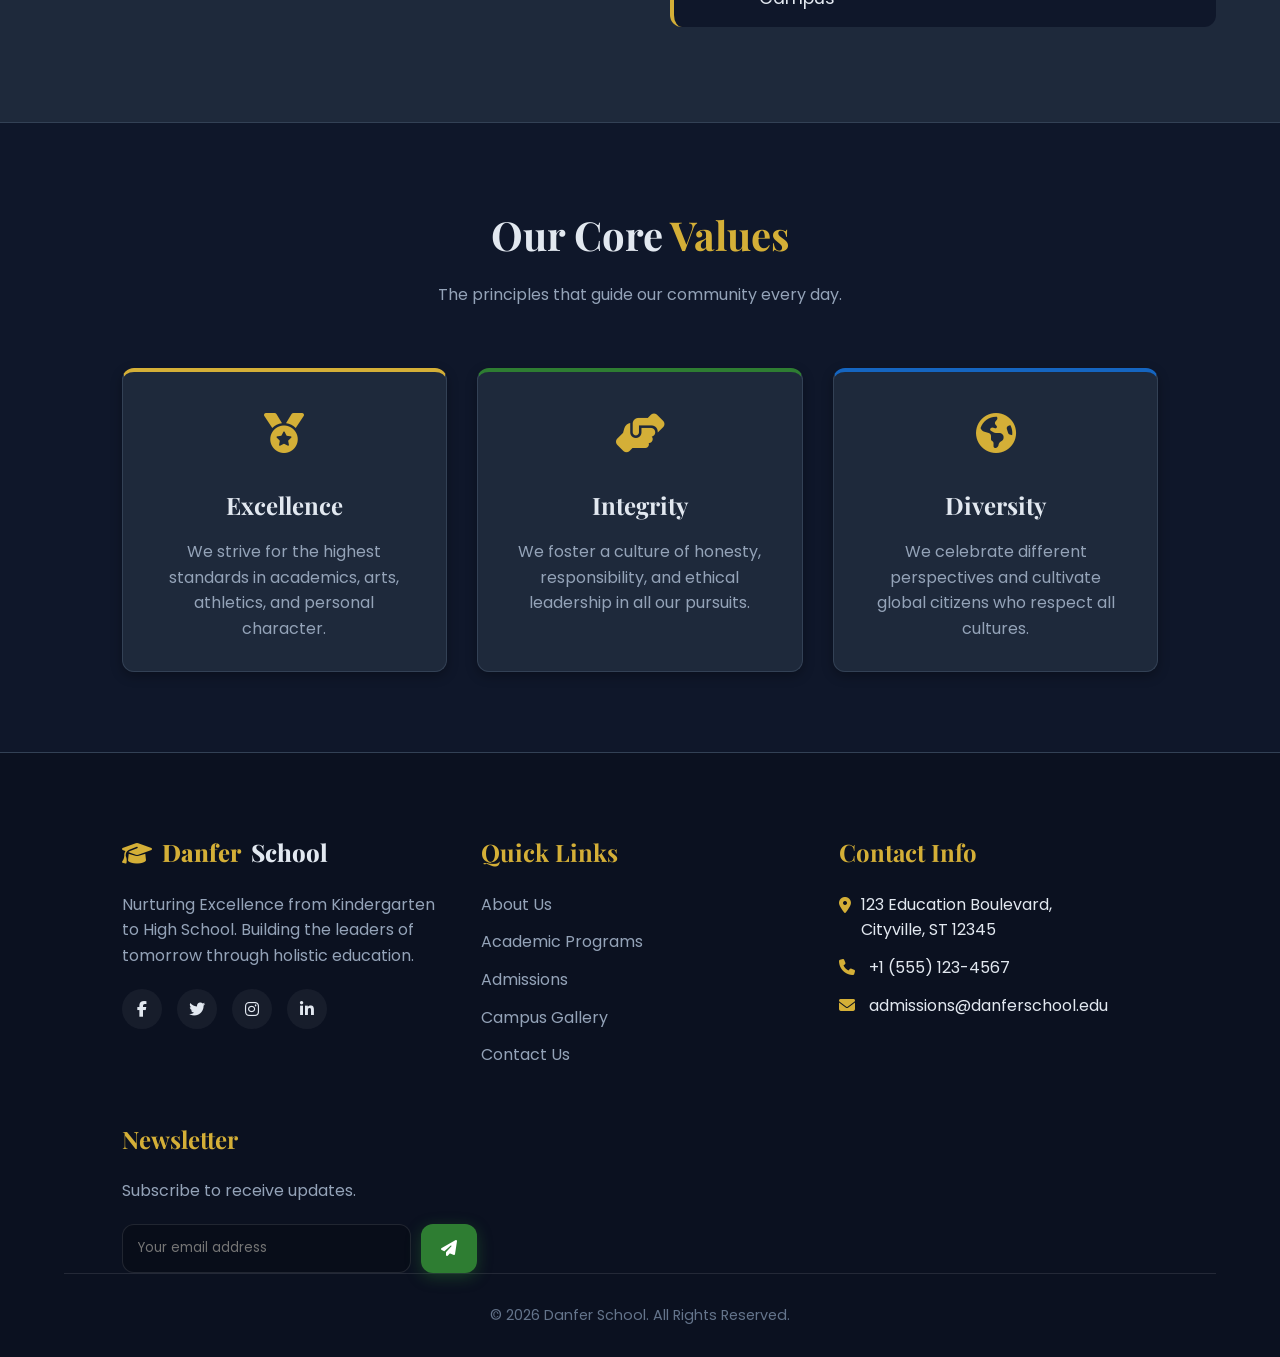
==== commit 8020d4a3: "Add automatic translation using Google Translate widget (like Gemini), supporting:" ====
--- a/about.html
+++ b/about.html
@@ -13,7 +13,7 @@
   <div id="preloader"><div class="spinner"></div></div>
 
   <!-- Header -->
-  <header>
+  <header class="notranslate">
     <a href="index.html" class="logo"><i class="fa-solid fa-graduation-cap"></i>Danfer<span>School</span></a>
     <nav>
       <ul class="nav-links">
@@ -28,13 +28,14 @@
       </ul>
     </nav>
     <div class="nav-actions">
+      <div id="google_translate_element" class="custom-translate"></div>
       <a href="admissions.html" class="btn btn-primary">Apply Now</a>
     </div>
     <button id="menuToggle" class="menu-toggle"><i class="fa-solid fa-bars"></i></button>
   </header>
 
   <!-- Mobile Menu -->
-  <div id="mobileMenu" class="mobile-menu">
+  <div id="mobileMenu" class="mobile-menu notranslate">
     <button id="closeMenu" class="close-menu"><i class="fa-solid fa-xmark"></i></button>
     <ul>
       <li><a href="index.html">Home</a></li>
@@ -47,6 +48,9 @@
       <li><a href="contact.html">Contact</a></li>
     </ul>
   </div>
+  <div id="mobileOverlay" class="mobile-overlay" aria-hidden="true"></div>
+
+  <div class="translate-content">
 
   <!-- Page Header -->
   <div class="page-header" style="background: linear-gradient(rgba(15,23,42,0.8), rgba(15,23,42,0.9)), url('https://images.unsplash.com/photo-1541829070764-84a7d30dd3f3?auto=format&fit=crop&q=80&w=1920') center/cover;">
@@ -174,7 +178,20 @@
     </div>
   </footer>
 
+  </div>
+
   <button id="backToTop" class="back-to-top" aria-label="Back to Top"><i class="fa-solid fa-arrow-up"></i></button>
   <script src="js/script.js"></script>
+
+  <script>
+    function googleTranslateElementInit() {
+      new google.translate.TranslateElement({
+        pageLanguage: 'en',
+        includedLanguages: 'en,am,om',
+        layout: google.translate.TranslateElement.InlineLayout.SIMPLE
+      }, 'google_translate_element');
+    }
+  </script>
+  <script src="//translate.google.com/translate_a/element.js?cb=googleTranslateElementInit"></script>
 </body>
 </html>
--- a/css/styles.css
+++ b/css/styles.css
@@ -837,3 +837,74 @@
   }
 }
 
+/* --- Google Translate Customization --- */
+
+/* Hide the top translation bar */
+.goog-te-banner-frame, .skiptranslate {
+  display: none !important;
+}
+body {
+  top: 0 !important;
+}
+
+/* Style the widget container */
+.custom-translate {
+  margin-right: 15px;
+}
+@media (max-width: 768px) {
+  .custom-translate {
+    margin-right: 0;
+    margin-bottom: 15px;
+    width: 100%;
+  }
+}
+
+/* Style the simple dropdown */
+.goog-te-gadget-simple {
+  background-color: rgba(255,255,255,0.05) !important;
+  border: 1px solid rgba(255,255,255,0.15) !important;
+  padding: 8px 15px !important;
+  border-radius: 30px !important;
+  font-size: 0.9rem !important;
+  display: flex !important;
+  align-items: center !important;
+  gap: 8px !important;
+  transition: background-color var(--transition), border-color var(--transition);
+  cursor: pointer;
+}
+.goog-te-gadget-simple:hover {
+  background-color: rgba(212,175,55,0.1) !important;
+  border-color: var(--primary-gold) !important;
+}
+[data-theme="light"] .goog-te-gadget-simple {
+  background-color: rgba(0,0,0,0.02) !important;
+  border: 1px solid rgba(0,0,0,0.1) !important;
+}
+[data-theme="light"] .goog-te-gadget-simple:hover {
+  background-color: rgba(212,175,55,0.05) !important;
+}
+
+/* Hide Google logo inside dropdown */
+.goog-te-gadget-simple img {
+  display: none !important;
+}
+
+/* Style the text and remove separators */
+.goog-te-menu-value span {
+  color: var(--text-main) !important;
+  border-left: none !important;
+  font-family: 'Poppins', sans-serif !important;
+  font-weight: 500 !important;
+}
+.goog-te-menu-value span:nth-child(5) {
+  display: none !important;
+}
+.goog-te-menu-value span:nth-child(3) {
+  border-left: none !important;
+}
+
+/* Hover highlights override */
+.goog-text-highlight {
+  background-color: transparent !important;
+  box-shadow: none !important;
+}
